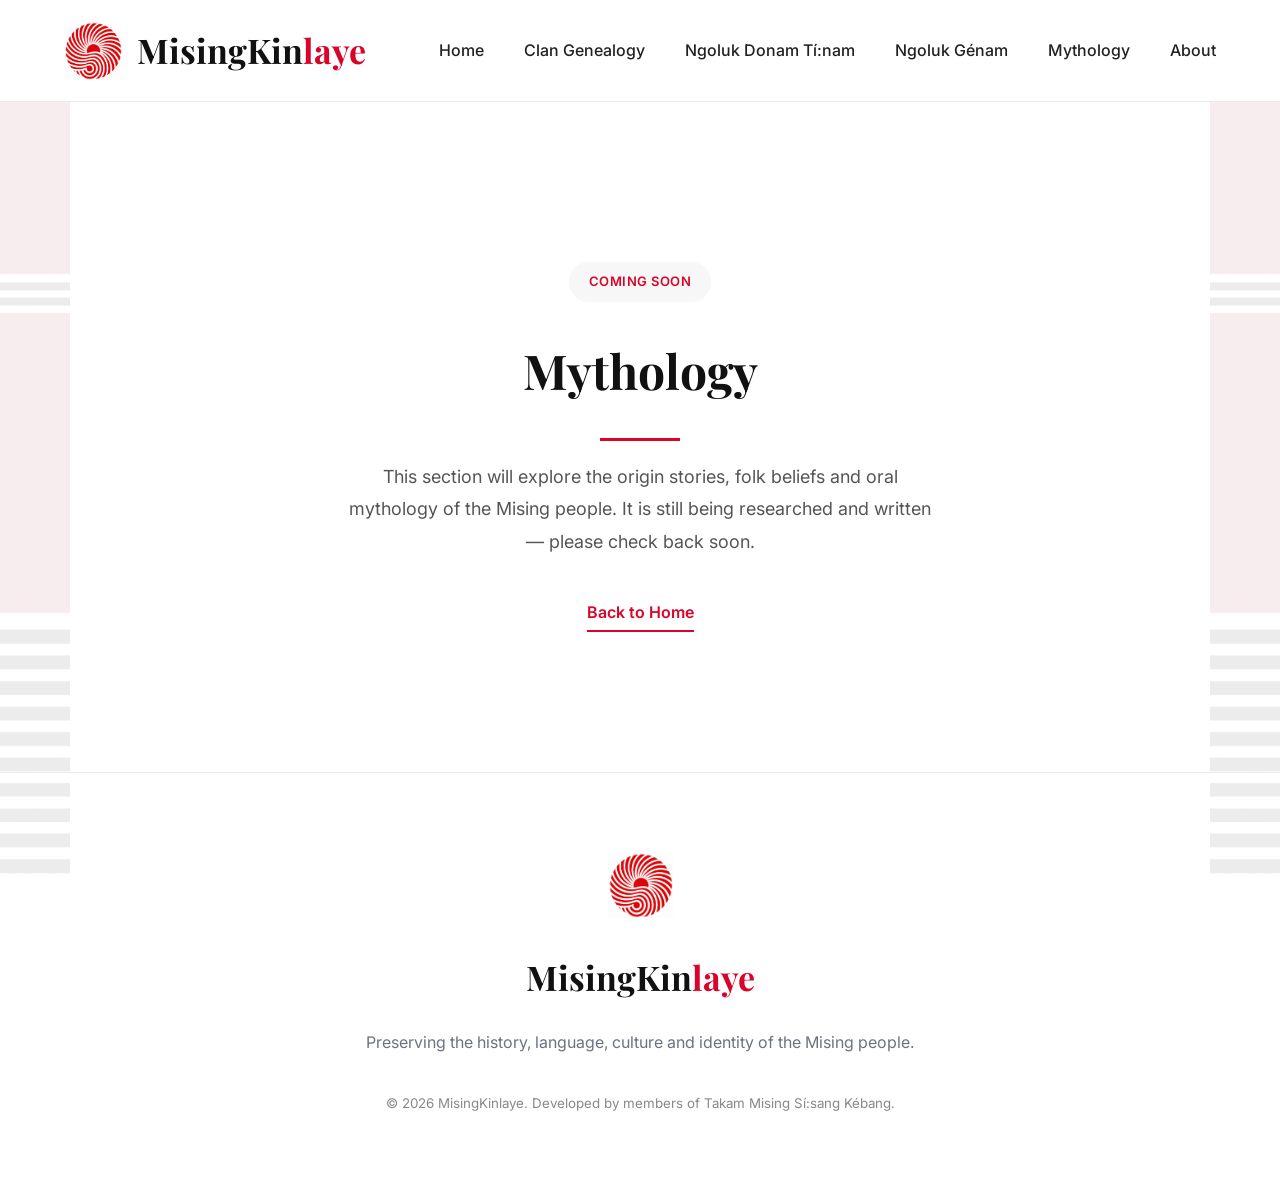
==== pages/mythology.html @ 110d5473 "Remove leftover nested folders" ====
<!DOCTYPE html>
<html lang="en">

<head>

    <meta charset="UTF-8">
    <meta name="viewport" content="width=device-width, initial-scale=1.0">

    <title>Mythology | MisingKinlaye</title>

    <meta name="description" content="Mising mythology and origin stories, part of MisingKinlaye's digital archive of Mising history and culture.">

    <link rel="icon" href="/images/logo/logo.png">

    <!-- Google Fonts -->

    <link rel="preconnect" href="https://fonts.googleapis.com">
    <link rel="preconnect" href="https://fonts.gstatic.com" crossorigin>
    <link href="https://fonts.googleapis.com/css2?family=Inter:wght@300;400;500;600;700&family=Playfair+Display:wght@700&display=swap"
        rel="stylesheet">

    <!-- Website CSS -->

    <link rel="stylesheet" href="/css/variables.css">
    <link rel="stylesheet" href="/css/style.css">
    <link rel="stylesheet" href="/css/coming-soon.css">

</head>

<body>

<!-- ================= LEFT PATTERN ================= -->

<div class="left-pattern"></div>

<!-- ================= RIGHT PATTERN ================= -->

<div class="right-pattern"></div>

<!-- ================= HEADER ================= -->

<header>

<div class="container">

<a href="/" class="brand">

<img src="/images/logo/logo.png" alt="MisingKinlaye Logo">

<h1>

<span class="black">MisingKin</span><span class="red">laye</span>

</h1>

</a>

<nav id="site-nav">

<ul>

<li><a href="/">Home</a></li>

<li><a href="/pages/clan-genealogy.html">Clan Genealogy</a></li>

<li><a href="/pages/ngoluk-donam-tinam.html">Ngoluk Donam Tí:nam</a></li>

<li><a href="/pages/ngoluk-genam.html">Ngoluk Génam</a></li>

<li><a href="/pages/mythology.html">Mythology</a></li>

<li><a href="/pages/about-misingkinlaye.html">About</a></li>

</ul>

</nav>

<button type="button" class="nav-toggle" aria-expanded="false" aria-controls="site-nav" aria-label="Open menu">
    <span></span><span></span><span></span>
</button>

</div>

</header>

<!-- ================= PLACEHOLDER CONTENT ================= -->

<section class="placeholder-page">

<div class="container">

<span class="tag">Coming Soon</span>

<h1>Mythology</h1>

<p>
This section will explore the origin stories, folk beliefs and oral mythology of the Mising people. It is still being researched and written — please check back soon.
</p>

<a href="/" class="back-link">Back to Home</a>

</div>

</section>

<!-- ================= FOOTER ================= -->

<footer>

<div class="container">

<img src="/images/logo/logo.png" alt="logo">

<h3>

<span class="black">MisingKin</span><span class="red">laye</span>

</h3>

<p>

Preserving the history, language,
culture and identity of the Mising people.

</p>

<small>

© 2026 MisingKinlaye.
Developed by members of
Takam Mising Sí:sang Kébang.

</small>

</div>

</footer>

<script src="/js/menu.js"></script>
<script src="/js/script.js"></script>

</body>

</html>
---- css/variables.css ----
/* ==========================================
   MisingKinlaye — Design Tokens
   Shared across every page. Linked before
   style.css (and before any clan stylesheet)
   so the tokens are available everywhere.
========================================== */

:root{

    --red:#D90429;
    --black:#111111;
    --white:#FFFFFF;
    --grey:#6B7280;
    --light:#F7F7F7;

    --shadow:0 15px 40px rgba(0,0,0,.08);

}
---- css/style.css ----
/* ==========================================
   MisingKinlaye
   Minimal Museum Theme

   Design tokens (--red, --black, etc.) live
   in /css/variables.css, which every page
   links before this file.
========================================== */

*{

    margin:0;
    padding:0;
    box-sizing:border-box;

}

html{

    scroll-behavior:smooth;

}

body{

    font-family:'Inter',sans-serif;
    color:var(--black);
    background:var(--white);
    line-height:1.8;
    overflow-x:auto;

}

.container{

    width:min(1200px,90%);
    margin:auto;

}

/* ===============================
Pattern
=============================== */

.left-pattern,
.right-pattern{

    position:fixed;
    top:0;
    width:70px;
    height:100vh;

    background-image:url("../images/patterns/strip.png");
    background-size:cover;
    background-position:center;
    opacity:.08;

    z-index:-1;

}

.left-pattern{

    left:0;

}

.right-pattern{

    right:0;
    transform:scaleX(-1);

}

/* ===============================
Header
=============================== */

header{

    position:sticky;
    top:0;

    background:white;

    border-bottom:1px solid #ECECEC;

    z-index:999;

}

header .container{

    display:flex;

    justify-content:space-between;

    align-items:center;

    padding:20px 0;

}

.brand{

    display:flex;

    align-items:center;

    gap:15px;

    text-decoration:none;

}

.brand img{

    width:58px;

    animation:floatLogo 8s ease-in-out infinite;

}

.brand h1{

    font-size:34px;

    font-family:'Playfair Display',serif;

}

.black{

    color:var(--black);

}

.red{

    color:var(--red);

}

nav ul{

    display:flex;

    gap:40px;

    list-style:none;

}

nav a{

    text-decoration:none;

    color:#222;

    position:relative;

    font-weight:500;

}

nav a::after{

    content:"";

    position:absolute;

    left:0;
    bottom:-6px;

    width:0;

    height:2px;

    background:var(--red);

    transition:.35s;

}

nav a:hover::after{

    width:100%;

}

/* ===============================
Mobile Nav Toggle
=============================== */

.nav-toggle{

    display:none;

    flex-direction:column;
    justify-content:center;
    align-items:center;
    gap:5px;

    width:44px;
    height:44px;

    background:none;
    border:none;
    cursor:pointer;
    padding:0;

}

.nav-toggle span{

    display:block;
    width:26px;
    height:2px;
    background:var(--black);
    transition:.3s ease;

}

.nav-toggle.open span:nth-child(1){
    transform:translateY(7px) rotate(45deg);
}

.nav-toggle.open span:nth-child(2){
    opacity:0;
}

.nav-toggle.open span:nth-child(3){
    transform:translateY(-7px) rotate(-45deg);
}

/* ===============================
Hero
=============================== */

.hero{

    min-height:90vh;

    display:flex;

    align-items:center;

    justify-content:center;

    text-align:center;

    padding:120px 0;

}

.hero-logo{

    width:180px;

    margin-bottom:35px;

    animation:floatLogo 8s ease-in-out infinite;

}

.hero h2{

    font-size:58px;

    font-family:'Playfair Display';

    margin-bottom:25px;

}

.hero p{

    max-width:720px;

    margin:auto;

    color:var(--grey);

    font-size:19px;

}

.btn{

    display:inline-block;

    margin-top:45px;

    background:var(--red);

    color:white;

    text-decoration:none;

    padding:15px 40px;

    border-radius:100px;

    transition:.35s;

}

.btn:hover{

    transform:translateY(-4px);

    box-shadow:var(--shadow);

}

/* ===============================
Sections
=============================== */

section{

    padding:120px 0;

}

.section-title{

    margin-bottom:60px;

}

.section-title h2{

    font-size:42px;

    font-family:'Playfair Display';

}

.about-grid{

    display:grid;

    grid-template-columns:250px 1fr;

    gap:70px;

    align-items:center;

}

.about-logo{

    width:180px;

}

.about p{

    font-size:18px;

    color:#444;

}

/* ===============================
Initiative
=============================== */

.initiative{

    background:#111;

    color:white;

    text-align:center;

}

.initiative h2{

    color:#888;

    margin-bottom:15px;

}

.initiative h3{

    color:white;

    font-size:42px;

    margin-bottom:30px;

    font-family:'Playfair Display';

}

.initiative p{

    max-width:800px;

    margin:auto;

    color:#CCC;

}

/* ===============================
Cards
=============================== */

.cards .container{

    display:grid;

    grid-template-columns:repeat(auto-fit,minmax(280px,1fr));

    gap:35px;

}

.card{

    display:block;

    text-decoration:none;

    color:inherit;

    background:white;

    padding:40px;

    border:1px solid #ECECEC;

    border-radius:12px;

    transition:.35s;

}

.card:hover{

    transform:translateY(-8px);

    border-color:var(--red);

    box-shadow:var(--shadow);

}

.card h3{

    margin-bottom:15px;

    font-size:28px;

    font-family:'Playfair Display';

}

.card p{

    color:var(--grey);

}

/* ===============================
Quote
=============================== */

.quote{

    background:var(--light);

    text-align:center;

}

.quote h2{

    font-size:64px;

    font-family:'Playfair Display';

    line-height:1.3;

}

.quote span{

    color:var(--red);

}

/* ===============================
Footer
=============================== */

footer{

    padding:80px 0;

    text-align:center;

    border-top:1px solid #ECECEC;

}

footer img{

    width:65px;

    margin-bottom:20px;

}

footer h3{

    font-size:34px;

    margin-bottom:20px;

    font-family:'Playfair Display';

}

footer p{

    color:var(--grey);

}

footer small{

    display:block;

    margin-top:35px;

    color:#888;

}

/* ===============================
Animations
=============================== */

@keyframes floatLogo{

    0%{

        transform:translateY(0);

    }

    50%{

        transform:translateY(-8px);

    }

    100%{

        transform:translateY(0);

    }

}

/* ===============================
Responsive
=============================== */

@media(max-width:950px){

.nav-toggle{

display:flex;

}

nav{

position:absolute;
top:100%;
right:0;
left:0;

background:white;
border-bottom:1px solid #ECECEC;
box-shadow:0 20px 40px rgba(0,0,0,.08);

max-height:0;
overflow:hidden;

transition:max-height .35s ease;

}

nav.open{

max-height:70vh;
overflow-y:auto;

}

nav ul{

flex-direction:column;
gap:0;
padding:10px 24px 24px;

}

nav li{

border-bottom:1px solid #F2F2F2;

}

nav a{

display:block;
padding:16px 4px;

}

.hero h2{

font-size:42px;

}

.cards .container{

grid-template-columns:1fr;

}

.about-grid{

grid-template-columns:1fr;

text-align:center;

}

.left-pattern,
.right-pattern{

display:none;

}

}

/* ==========================================
JavaScript Animations
========================================== */

.hidden{

    opacity:0;
    transform:translateY(50px);
    transition:1s ease;

}

.show{

    opacity:1;
    transform:translateY(0);

}

header.scrolled{

    box-shadow:0 10px 30px rgba(0,0,0,.08);

}

nav a.active{

    color:var(--red);

}

.btn{

    position:relative;
    overflow:hidden;

}

.ripple{

    position:absolute;

    border-radius:50%;

    background:rgba(255,255,255,.35);

    transform:scale(0);

    animation:ripple .6s linear;

}

@keyframes ripple{

    to{

        transform:scale(4);

        opacity:0;

    }

}

/* ==========================================
Theme Toggle
========================================== */

.theme-toggle{

    position:relative;

    width:78px;

    height:40px;

    background:#ECECEC;

    border:none;

    border-radius:999px;

    cursor:pointer;

    display:flex;

    justify-content:space-between;

    align-items:center;

    padding:0 10px;

    transition:.4s;

    overflow:hidden;

}

.theme-toggle span{

    font-size:16px;

    z-index:2;

}

.sun{

    color:#F5A623;

}

.moon{

    color:#555;

}

.toggle-circle{

    position:absolute;

    left:4px;

    width:32px;

    height:32px;

    background:white;

    border-radius:50%;

    box-shadow:0 4px 12px rgba(0,0,0,.15);

    transition:.4s cubic-bezier(.4,0,.2,1);

}

/* Hover */

.theme-toggle:hover{

    transform:scale(1.05);

}
/* ==========================================
   Subtle Museum Page Animations
========================================== */


/* Hero gentle entrance */

.hero-content{

    animation:heroAppear 1s ease forwards;

}


@keyframes heroAppear{

    from{

        opacity:0;

        transform:translateY(20px);

    }

    to{

        opacity:1;

        transform:translateY(0);

    }

}





/* Section titles reveal */

.section-title,
.initiative h2,
.initiative h3,
.quote h2{

    animation:softFade 1s ease forwards;

}



@keyframes softFade{

    from{

        opacity:0;

        transform:translateY(15px);

    }


    to{

        opacity:1;

        transform:translateY(0);

    }

}





/* Cards elegant hover */

.card{

    transition:

    transform .35s ease,

    box-shadow .35s ease,

    border-color .35s ease;

}


.card:hover{

    transform:translateY(-6px);

}





/* Footer subtle appearance */

footer{

    animation:footerFade 1.2s ease forwards;

}


@keyframes footerFade{

    from{

        opacity:0;

    }


    to{

        opacity:1;

    }

}
---- css/coming-soon.css ----
/* ==========================================
   MisingKinlaye — Placeholder Page
   Shared by any page whose content isn't
   written yet, so visiting it is a normal
   styled page instead of a blank file.
========================================== */

.placeholder-page{

    padding:160px 0 140px;
    text-align:center;

}

.placeholder-page h1{

    font-family:'Playfair Display',serif;
    font-size:48px;
    margin-bottom:20px;

}

.placeholder-page h1::after{

    content:"";
    display:block;
    width:80px;
    height:3px;
    background:var(--red);
    margin:25px auto 0;

}

.placeholder-page p{

    max-width:600px;
    margin:0 auto;
    font-family:'Inter',sans-serif;
    font-size:18px;
    line-height:1.8;
    color:#555;

}

.placeholder-page .tag{

    display:inline-block;
    margin-bottom:25px;
    padding:8px 20px;
    border-radius:50px;
    background:var(--light);
    color:var(--red);
    font-family:'Inter',sans-serif;
    font-weight:600;
    font-size:13px;
    letter-spacing:.5px;
    text-transform:uppercase;

}

.placeholder-page .back-link{

    display:inline-block;
    margin-top:40px;
    font-family:'Inter',sans-serif;
    font-weight:600;
    color:var(--red);
    text-decoration:none;
    border-bottom:2px solid var(--red);
    padding-bottom:3px;

}

@media(max-width:600px){

    .placeholder-page{

        padding:120px 0 100px;

    }

    .placeholder-page h1{

        font-size:36px;

    }

}
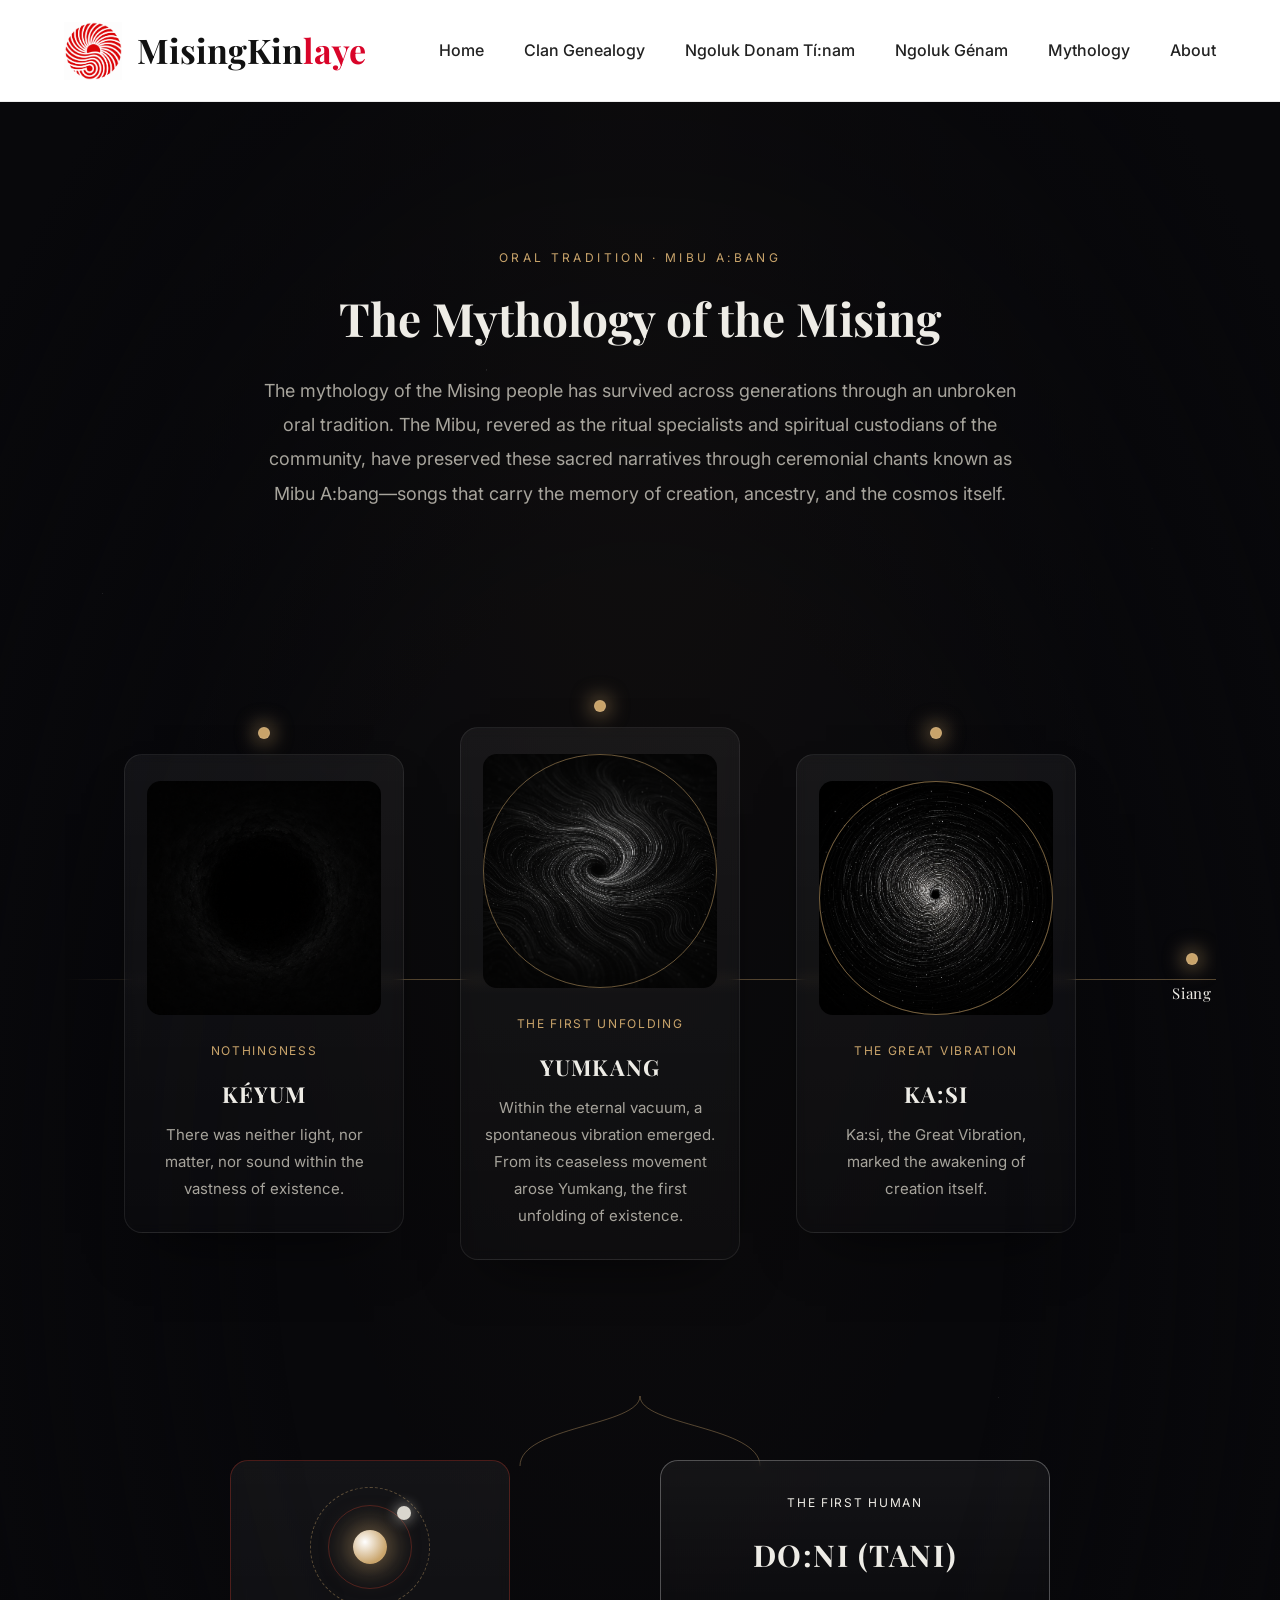
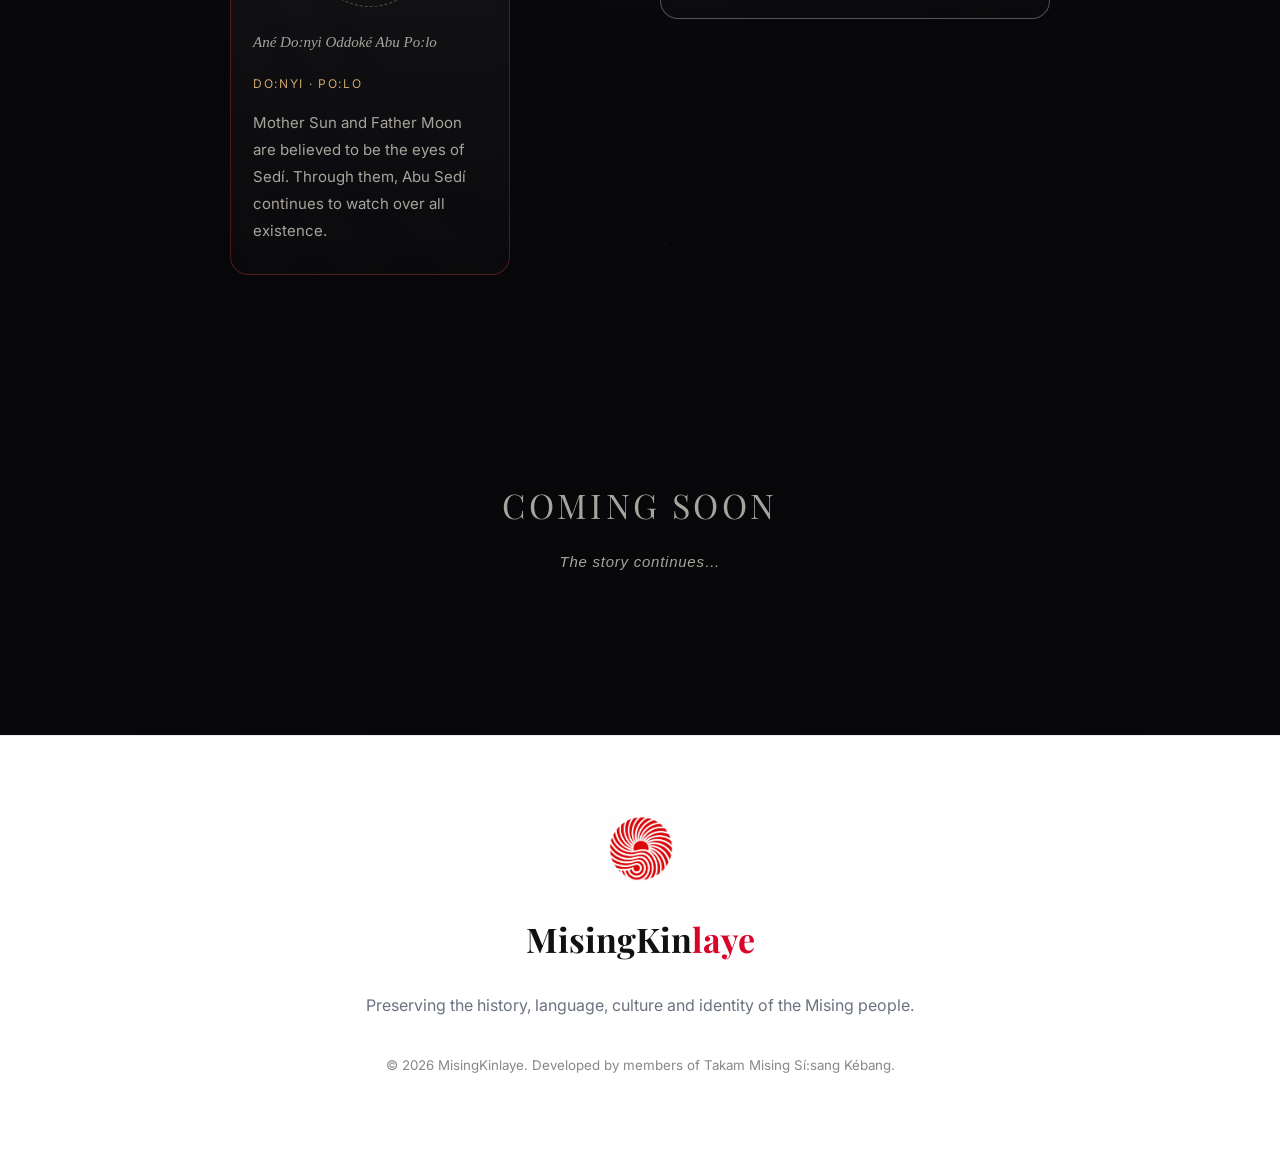
==== commit ee28e3e8: "h" ====
--- a/pages/mythology.html
+++ b/pages/mythology.html
@@ -23,7 +23,7 @@
 
     <link rel="stylesheet" href="/css/variables.css">
     <link rel="stylesheet" href="/css/style.css">
-    <link rel="stylesheet" href="/css/coming-soon.css">
+    <link rel="stylesheet" href="/css/mythology.css">
 
 </head>
 
@@ -83,21 +83,271 @@
 
 </header>
 
-<!-- ================= PLACEHOLDER CONTENT ================= -->
-
-<section class="placeholder-page">
+<!-- ================= MYTHOLOGY ================= -->
+
+<section id="mythology" class="myth-section" aria-labelledby="myth-heading">
+
+<div class="myth-sky" aria-hidden="true"></div>
 
 <div class="container">
 
-<span class="tag">Coming Soon</span>
-
-<h1>Mythology</h1>
-
-<p>
-This section will explore the origin stories, folk beliefs and oral mythology of the Mising people. It is still being researched and written — please check back soon.
-</p>
-
-<a href="/" class="back-link">Back to Home</a>
+    <!-- Intro -->
+
+    <div class="myth-intro myth-reveal">
+
+        <span class="myth-eyebrow">Oral Tradition · Mibu A:bang</span>
+
+        <h2 id="myth-heading">The Mythology of the Mising</h2>
+
+        <p>
+            The mythology of the Mising people has survived across generations through an unbroken oral tradition.
+            The Mibu, revered as the ritual specialists and spiritual custodians of the community, have preserved
+            these sacred narratives through ceremonial chants known as Mibu A:bang—songs that carry the memory
+            of creation, ancestry, and the cosmos itself.
+        </p>
+
+    </div>
+
+    <!-- Timeline -->
+
+    <div class="myth-timeline-wrap">
+
+        <div class="myth-timeline" id="mythTimeline">
+
+            <div class="myth-thread-line" aria-hidden="true"></div>
+
+            <!-- Kéyum -->
+
+            <article class="myth-node myth-node--feature" data-node="keyum">
+
+                <span class="myth-dot" aria-hidden="true"></span>
+
+                <div class="myth-card">
+
+                    <div class="myth-figure myth-figure--keyum">
+                        <img src="/images/mythology/keyum.png" alt="A field of pure darkness, representing Kéyum, the primordial nothingness" loading="lazy" decoding="async">
+                    </div>
+
+                    <span class="myth-tag">Nothingness</span>
+
+                    <h3>Kéyum</h3>
+
+                    <p>There was neither light, nor matter, nor sound within the vastness of existence.</p>
+
+                </div>
+
+            </article>
+
+            <!-- Yumkang -->
+
+            <article class="myth-node myth-node--feature" data-node="yumkang">
+
+                <span class="myth-dot" aria-hidden="true"></span>
+
+                <div class="myth-card">
+
+                    <div class="myth-figure myth-figure--yumkang">
+                        <img src="/images/mythology/yumkang.png" alt="A swirling first movement emerging from the void, representing Yumkang" loading="lazy" decoding="async">
+                    </div>
+
+                    <span class="myth-tag">The First Unfolding</span>
+
+                    <h3>Yumkang</h3>
+
+                    <p>Within the eternal vacuum, a spontaneous vibration emerged. From its ceaseless movement arose Yumkang, the first unfolding of existence.</p>
+
+                </div>
+
+            </article>
+
+            <!-- Ka:si -->
+
+            <article class="myth-node myth-node--feature" data-node="kasi">
+
+                <span class="myth-dot" aria-hidden="true"></span>
+
+                <div class="myth-card">
+
+                    <div class="myth-figure myth-figure--kasi">
+                        <img src="/images/mythology/kasi.png" alt="A great spiralling vibration, representing Ka:si" loading="lazy" decoding="async">
+                    </div>
+
+                    <span class="myth-tag">The Great Vibration</span>
+
+                    <h3>Ka:si</h3>
+
+                    <p>Ka:si, the Great Vibration, marked the awakening of creation itself.</p>
+
+                </div>
+
+            </article>
+
+            <!-- Simple nodes -->
+
+            <article class="myth-node" data-node="siang">
+                <span class="myth-dot" aria-hidden="true"></span>
+                <span class="myth-node-name">Siang</span>
+            </article>
+
+            <article class="myth-node" data-node="abo">
+                <span class="myth-dot" aria-hidden="true"></span>
+                <span class="myth-node-name">A:bo</span>
+            </article>
+
+            <article class="myth-node" data-node="bomuk">
+                <span class="myth-dot" aria-hidden="true"></span>
+                <span class="myth-node-name">Bomuk</span>
+            </article>
+
+            <!-- Mukseng -->
+
+            <article class="myth-node myth-node--feature" data-node="mukseng">
+
+                <span class="myth-dot" aria-hidden="true"></span>
+
+                <div class="myth-card">
+
+                    <div class="myth-figure myth-figure--mukseng">
+                        <img src="/images/mythology/mukseng.png" alt="A flickering celestial presence at the centre of turning starlight, representing Mukseng" loading="lazy" decoding="async">
+                    </div>
+
+                    <span class="myth-tag">The Celestial Presence</span>
+
+                    <h3>Mukseng</h3>
+
+                    <p>Within the heart of the Great Vibration, a minute celestial presence emerged—appearing simultaneously in both seen and unseen forms.</p>
+
+                </div>
+
+            </article>
+
+            <!-- Sedí (highlighted) -->
+
+            <article class="myth-node myth-node--feature myth-highlight" data-node="sedi">
+
+                <span class="myth-dot" aria-hidden="true"></span>
+
+                <div class="myth-card">
+
+                    <div class="myth-sedi-pair">
+                        <span>Sedí</span>
+                        <span class="myth-sedi-line" aria-hidden="true"></span>
+                        <span>Melo</span>
+                    </div>
+
+                    <span class="myth-tag">Abu Sedí, the Creator</span>
+
+                    <p>From the sacred union of Sedí and Melo emerged the foundations of existence itself. Abu Sedí, the Creator, transcends all creation and therefore requires no sacrifice.</p>
+
+                </div>
+
+            </article>
+
+            <article class="myth-node" data-node="diling">
+                <span class="myth-dot" aria-hidden="true"></span>
+                <span class="myth-node-name">Dílíng</span>
+            </article>
+
+            <article class="myth-node" data-node="litung">
+                <span class="myth-dot" aria-hidden="true"></span>
+                <span class="myth-node-name">Lí:tung</span>
+            </article>
+
+            <article class="myth-node" data-node="tuye">
+                <span class="myth-dot" aria-hidden="true"></span>
+                <span class="myth-node-name">Tuyé</span>
+            </article>
+
+            <article class="myth-node" data-node="yepe">
+                <span class="myth-dot" aria-hidden="true"></span>
+                <span class="myth-node-name">Yépé</span>
+            </article>
+
+            <!-- Pédong -->
+
+            <article class="myth-node myth-node--feature myth-node--pedong" data-node="pedong">
+
+                <span class="myth-dot" aria-hidden="true"></span>
+
+                <div class="myth-card">
+
+                    <div class="myth-rain">
+                        <div class="myth-mist" aria-hidden="true"></div>
+                    </div>
+
+                    <span class="myth-tag">The Great Mother</span>
+
+                    <h3>Pédong</h3>
+
+                    <p>Pédong, the Great Mother, whose name signifies "Rain," became the source of countless living beings and spirits—both benevolent and malevolent.</p>
+
+                </div>
+
+            </article>
+
+        </div>
+
+    </div>
+
+    <!-- Fork after Pédong -->
+
+    <svg class="myth-fork" viewBox="0 0 420 70" preserveAspectRatio="none" aria-hidden="true">
+        <path d="M210,0 C210,30 90,30 90,70"></path>
+        <path d="M210,0 C210,30 330,30 330,70"></path>
+    </svg>
+
+    <div class="myth-branches">
+
+        <!-- Do:nyi - Po:lo -->
+
+        <article class="myth-branch myth-node--feature myth-highlight myth-reveal" data-node="donyipolo">
+
+            <div class="myth-card">
+
+                <div class="myth-celestial" aria-hidden="true">
+                    <span class="ring"></span>
+                    <span class="ring ring--inner"></span>
+                    <span class="sun"></span>
+                    <span class="moon"></span>
+                </div>
+
+                <p class="myth-mising-line">Ané Do:nyi Oddoké Abu Po:lo</p>
+
+                <span class="myth-tag">Do:nyi · Po:lo</span>
+
+                <p>Mother Sun and Father Moon are believed to be the eyes of Sedí. Through them, Abu Sedí continues to watch over all existence.</p>
+
+            </div>
+
+        </article>
+
+        <!-- Do:ni (Tani) -->
+
+        <article class="myth-branch myth-arrival myth-highlight myth-reveal" data-node="doni">
+
+            <div class="myth-card">
+
+                <span class="myth-tag">The First Human</span>
+
+                <h3>Do:ni (Tani)</h3>
+
+            </div>
+
+        </article>
+
+    </div>
+
+    <!-- Ending -->
+
+    <div class="myth-ending myth-reveal">
+
+        <div class="myth-particles" aria-hidden="true"></div>
+
+        <p class="myth-ending-title">Coming Soon</p>
+
+        <p class="myth-ending-sub">The story continues…</p>
+
+    </div>
 
 </div>
 
@@ -138,6 +388,7 @@
 
 <script src="/js/menu.js"></script>
 <script src="/js/script.js"></script>
+<script src="/js/mythology.js"></script>
 
 </body>
 
--- a/css/mythology.css
+++ b/css/mythology.css
@@ -0,0 +1,1003 @@
+/* ==========================================
+   MisingKinlaye — Mythology
+   Page-specific styles. Linked after style.css
+   so it can use --red / --black / --white / --grey
+   / --light / --shadow from variables.css, and
+   layer its own tokens on top for this section
+   only.
+========================================== */
+
+.myth-section{
+
+    --myth-void:#08080b;
+    --myth-panel:#111114;
+    --myth-panel-line:rgba(255,255,255,.08);
+    --myth-gold:#c9a46b;
+    --myth-text:#eeece6;
+    --myth-text-dim:#a7a49c;
+    --myth-thread:rgba(201,164,107,.4);
+
+    position:relative;
+
+    background:var(--myth-void);
+    color:var(--myth-text);
+
+    padding:140px 0 160px;
+    overflow:hidden;
+
+}
+
+.myth-section .container{
+
+    position:relative;
+    z-index:2;
+
+}
+
+/* Ambient starlight, sits behind everything in the section */
+
+.myth-sky{
+
+    position:absolute;
+    inset:0;
+    z-index:0;
+
+    background:
+        radial-gradient(1px 1px at 8% 22%, rgba(255,255,255,.5) 0, transparent 60%),
+        radial-gradient(1px 1px at 22% 68%, rgba(255,255,255,.35) 0, transparent 60%),
+        radial-gradient(1.5px 1.5px at 38% 12%, rgba(255,255,255,.4) 0, transparent 60%),
+        radial-gradient(1px 1px at 52% 78%, rgba(255,255,255,.3) 0, transparent 60%),
+        radial-gradient(1.5px 1.5px at 66% 35%, rgba(255,255,255,.45) 0, transparent 60%),
+        radial-gradient(1px 1px at 78% 58%, rgba(255,255,255,.3) 0, transparent 60%),
+        radial-gradient(1px 1px at 90% 20%, rgba(255,255,255,.4) 0, transparent 60%),
+        radial-gradient(1.5px 1.5px at 95% 82%, rgba(255,255,255,.3) 0, transparent 60%),
+        radial-gradient(ellipse at 50% 0%, rgba(201,164,107,.06), transparent 55%);
+
+    opacity:.8;
+
+}
+
+.myth-sky::after{
+
+    content:"";
+    position:absolute;
+    inset:0;
+
+    background:radial-gradient(ellipse at 50% 50%, transparent 40%, var(--myth-void) 92%);
+
+}
+
+/* ===============================
+   Intro
+=============================== */
+
+.myth-intro{
+
+    max-width:760px;
+    margin:0 auto 150px;
+    text-align:center;
+
+}
+
+.myth-eyebrow{
+
+    display:inline-block;
+    font-size:12px;
+    letter-spacing:.28em;
+    text-transform:uppercase;
+    color:var(--myth-gold);
+    margin-bottom:22px;
+
+}
+
+.myth-intro h2{
+
+    font-family:'Playfair Display',serif;
+    font-size:46px;
+    line-height:1.2;
+    color:var(--myth-text);
+    margin-bottom:28px;
+
+}
+
+.myth-intro p{
+
+    font-size:18px;
+    line-height:1.9;
+    color:var(--myth-text-dim);
+
+}
+
+/* Shared scroll-reveal (paired with mythology.js) */
+
+.myth-reveal{
+
+    opacity:0;
+    transform:translateY(28px);
+    transition:opacity 1s ease, transform 1s ease;
+
+}
+
+.myth-reveal.myth-show{
+
+    opacity:1;
+    transform:translateY(0);
+
+}
+
+/* ===============================
+   Timeline — horizontal filmstrip
+   on desktop, vertical stack below
+   the breakpoint
+=============================== */
+
+.myth-timeline-wrap{
+
+    position:relative;
+    margin-bottom:70px;
+
+    padding-bottom:26px;
+
+    overflow-x:auto;
+    overflow-y:hidden;
+
+    scrollbar-width:thin;
+    scrollbar-color:var(--myth-thread) transparent;
+
+    -webkit-overflow-scrolling:touch;
+
+}
+
+.myth-timeline-wrap::-webkit-scrollbar{
+
+    height:5px;
+
+}
+
+.myth-timeline-wrap::-webkit-scrollbar-thumb{
+
+    background:var(--myth-thread);
+    border-radius:99px;
+
+}
+
+.myth-timeline{
+
+    position:relative;
+
+    display:inline-flex;
+    align-items:center;
+
+    gap:56px;
+
+    padding:40px 60px;
+
+    min-width:100%;
+
+}
+
+/* the connecting thread running through every node */
+
+.myth-thread-line{
+
+    position:absolute;
+    left:0;
+    right:0;
+    top:50%;
+
+    height:1px;
+
+    background:linear-gradient(90deg,
+        transparent 0%,
+        var(--myth-thread) 6%,
+        var(--myth-thread) 94%,
+        transparent 100%);
+
+    transform:translateY(-1px);
+
+    z-index:0;
+
+}
+
+.myth-node{
+
+    position:relative;
+    z-index:1;
+
+    flex:0 0 auto;
+
+    display:flex;
+    flex-direction:column;
+    align-items:center;
+    text-align:center;
+
+    width:120px;
+
+}
+
+.myth-dot{
+
+    width:10px;
+    height:10px;
+    border-radius:50%;
+
+    background:#2a2a30;
+    border:1px solid var(--myth-panel-line);
+
+    margin-bottom:16px;
+
+    transition:background .6s ease, box-shadow .6s ease, transform .6s ease;
+
+}
+
+.myth-node.myth-lit .myth-dot{
+
+    background:var(--myth-gold);
+    box-shadow:0 0 16px 3px rgba(201,164,107,.55);
+    transform:scale(1.2);
+
+}
+
+.myth-node-name{
+
+    font-family:'Playfair Display',serif;
+    font-size:15px;
+    letter-spacing:.06em;
+    color:var(--myth-text-dim);
+
+    transition:color .6s ease;
+
+}
+
+.myth-node.myth-lit .myth-node-name{
+
+    color:var(--myth-text);
+
+}
+
+/* ===============================
+   Feature nodes (Kéyum, Yumkang,
+   Ka:si, Mukseng, Sedí, Pédong)
+=============================== */
+
+.myth-node--feature{
+
+    width:280px;
+
+}
+
+.myth-card{
+
+    width:100%;
+
+    background:linear-gradient(180deg, rgba(255,255,255,.05), rgba(255,255,255,.015));
+    border:1px solid var(--myth-panel-line);
+    border-radius:18px;
+
+    padding:26px 22px 30px;
+
+    backdrop-filter:blur(6px);
+    -webkit-backdrop-filter:blur(6px);
+
+    box-shadow:0 30px 60px -30px rgba(0,0,0,.7);
+
+    transition:transform .5s ease, border-color .5s ease, box-shadow .5s ease;
+
+}
+
+.myth-card:hover{
+
+    transform:translateY(-6px);
+    border-color:rgba(201,164,107,.4);
+
+}
+
+.myth-figure{
+
+    position:relative;
+
+    width:100%;
+    aspect-ratio:1/1;
+
+    border-radius:14px;
+    overflow:hidden;
+
+    margin-bottom:20px;
+
+    background:#000;
+
+}
+
+.myth-figure img{
+
+    width:100%;
+    height:100%;
+    object-fit:cover;
+
+    display:block;
+
+}
+
+.myth-card h3{
+
+    font-family:'Playfair Display',serif;
+    font-size:22px;
+    letter-spacing:.05em;
+    text-transform:uppercase;
+
+    margin-bottom:6px;
+
+}
+
+.myth-card .myth-tag{
+
+    display:inline-block;
+
+    font-size:12px;
+    letter-spacing:.14em;
+    text-transform:uppercase;
+
+    color:var(--myth-gold);
+
+    margin-bottom:14px;
+
+}
+
+.myth-card p{
+
+    font-size:15px;
+    line-height:1.8;
+    color:var(--myth-text-dim);
+
+}
+
+/* --- Kéyum: slow breathing void --- */
+
+.myth-figure--keyum img{
+
+    animation:mythBreathe 7s ease-in-out infinite;
+
+}
+
+@keyframes mythBreathe{
+
+    0%,100%{ opacity:.72; transform:scale(1); }
+    50%{ opacity:1; transform:scale(1.035); }
+
+}
+
+/* --- Yumkang: ripple / oscillation --- */
+
+.myth-figure--yumkang{
+
+    display:flex;
+    align-items:center;
+    justify-content:center;
+
+}
+
+.myth-figure--yumkang img{
+
+    animation:mythOscillate 6s ease-in-out infinite;
+
+}
+
+@keyframes mythOscillate{
+
+    0%,100%{ transform:scale(1) rotate(0deg); }
+    50%{ transform:scale(1.05) rotate(1.2deg); }
+
+}
+
+.myth-figure--yumkang::after{
+
+    content:"";
+    position:absolute;
+    inset:0;
+
+    border-radius:50%;
+    border:1px solid rgba(201,164,107,.5);
+
+    animation:mythRipple 3.2s ease-out infinite;
+
+}
+
+@keyframes mythRipple{
+
+    0%{ transform:scale(.7); opacity:.8; }
+    100%{ transform:scale(1.25); opacity:0; }
+
+}
+
+/* --- Ka:si: pulsing rings / expanding glow --- */
+
+.myth-figure--kasi img{
+
+    animation:mythGlowPulse 5s ease-in-out infinite;
+
+}
+
+@keyframes mythGlowPulse{
+
+    0%,100%{ filter:brightness(1) saturate(1); }
+    50%{ filter:brightness(1.25) saturate(1.15); }
+
+}
+
+.myth-figure--kasi::before,
+.myth-figure--kasi::after{
+
+    content:"";
+    position:absolute;
+    inset:0;
+
+    border-radius:50%;
+    border:1px solid rgba(201,164,107,.35);
+
+    animation:mythRing 4s ease-out infinite;
+
+}
+
+.myth-figure--kasi::after{
+
+    animation-delay:2s;
+
+}
+
+@keyframes mythRing{
+
+    0%{ transform:scale(.6); opacity:.9; }
+    100%{ transform:scale(1.35); opacity:0; }
+
+}
+
+/* --- Mukseng: flickering between seen / unseen --- */
+
+.myth-figure--mukseng img{
+
+    animation:mythFlicker 4.5s ease-in-out infinite;
+
+}
+
+@keyframes mythFlicker{
+
+    0%,100%{ opacity:1; }
+    38%{ opacity:1; }
+    45%{ opacity:.15; }
+    52%{ opacity:1; }
+    76%{ opacity:.4; }
+    82%{ opacity:1; }
+
+}
+
+/* ===============================
+   Highlighted nodes: red ambient
+   glow + soft pulse + scale
+=============================== */
+
+.myth-highlight{
+
+    position:relative;
+
+}
+
+.myth-highlight .myth-card{
+
+    border-color:rgba(192,57,43,.35);
+    box-shadow:0 0 0 rgba(192,57,43,0);
+
+    animation:mythHighlightPulse 3.6s ease-in-out infinite;
+
+}
+
+@keyframes mythHighlightPulse{
+
+    0%,100%{
+
+        box-shadow:0 30px 60px -30px rgba(0,0,0,.7), 0 0 0 rgba(192,57,43,0);
+        transform:scale(1);
+
+    }
+
+    50%{
+
+        box-shadow:0 30px 60px -30px rgba(0,0,0,.7), 0 0 34px 4px rgba(192,57,43,.28);
+        transform:scale(1.015);
+
+    }
+
+}
+
+.myth-highlight .myth-dot{
+
+    background:var(--red);
+    box-shadow:0 0 16px 3px rgba(192,57,43,.55);
+
+}
+
+/* ===============================
+   Sedí — side branch with Melo
+=============================== */
+
+.myth-sedi-pair{
+
+    display:flex;
+    align-items:center;
+    justify-content:center;
+    gap:14px;
+
+    margin-bottom:16px;
+
+}
+
+.myth-sedi-pair span{
+
+    font-family:'Playfair Display',serif;
+    font-size:17px;
+    letter-spacing:.08em;
+    text-transform:uppercase;
+
+}
+
+.myth-sedi-pair span:first-child{ color:var(--red); }
+.myth-sedi-pair span:last-child{ color:var(--myth-gold); }
+
+.myth-sedi-line{
+
+    position:relative;
+
+    width:44px;
+    height:1px;
+
+    background:linear-gradient(90deg, var(--red), var(--myth-gold));
+
+    overflow:visible;
+
+}
+
+.myth-sedi-line::before{
+
+    content:"";
+    position:absolute;
+    top:50%;
+    left:0;
+
+    width:5px;
+    height:5px;
+    border-radius:50%;
+
+    background:var(--myth-gold);
+
+    transform:translate(-50%,-50%);
+
+    animation:mythSediParticle 2.4s linear infinite;
+
+}
+
+@keyframes mythSediParticle{
+
+    0%{ left:0; opacity:0; }
+    15%{ opacity:1; }
+    85%{ opacity:1; }
+    100%{ left:100%; opacity:0; }
+
+}
+
+/* ===============================
+   Pédong — rain + mist
+=============================== */
+
+.myth-node--pedong{
+
+    width:300px;
+
+}
+
+.myth-rain{
+
+    position:relative;
+
+    width:100%;
+    height:150px;
+
+    border-radius:14px;
+    overflow:hidden;
+
+    margin-bottom:20px;
+
+    background:linear-gradient(180deg,#151519,#0b0b0e);
+
+}
+
+.myth-rain span{
+
+    position:absolute;
+    top:-20%;
+
+    width:1px;
+    height:22px;
+
+    background:linear-gradient(180deg, transparent, rgba(201,164,107,.55));
+
+    animation:mythFall linear infinite;
+
+}
+
+@keyframes mythFall{
+
+    to{ transform:translateY(180px); }
+
+}
+
+.myth-mist{
+
+    position:absolute;
+    inset:0;
+
+    background:radial-gradient(ellipse at 50% 100%, rgba(255,255,255,.08), transparent 70%);
+
+    animation:mythMistDrift 8s ease-in-out infinite;
+
+}
+
+@keyframes mythMistDrift{
+
+    0%,100%{ opacity:.5; transform:translateX(0); }
+    50%{ opacity:.9; transform:translateX(10px); }
+
+}
+
+/* ===============================
+   Fork after Pédong
+=============================== */
+
+.myth-fork{
+
+    display:block;
+    width:100%;
+    max-width:420px;
+    height:70px;
+
+    margin:0 auto -6px;
+
+}
+
+.myth-fork path{
+
+    fill:none;
+    stroke:var(--myth-thread);
+    stroke-width:1;
+
+}
+
+.myth-branches{
+
+    display:grid;
+    grid-template-columns:1fr 1fr;
+    gap:40px;
+
+    max-width:820px;
+    margin:0 auto;
+
+}
+
+/* ===============================
+   Do:nyi – Po:lo
+=============================== */
+
+.myth-celestial{
+
+    position:relative;
+
+    width:120px;
+    height:120px;
+
+    margin:0 auto 22px;
+
+}
+
+.myth-celestial .ring{
+
+    position:absolute;
+    inset:0;
+
+    border-radius:50%;
+    border:1px dashed rgba(201,164,107,.4);
+
+    animation:mythSpin 26s linear infinite;
+
+}
+
+.myth-celestial .ring--inner{
+
+    inset:18px;
+
+    border-style:solid;
+    border-color:rgba(192,57,43,.35);
+
+    animation-duration:16s;
+    animation-direction:reverse;
+
+}
+
+.myth-celestial .sun,
+.myth-celestial .moon{
+
+    position:absolute;
+    top:50%;
+    left:50%;
+
+    width:34px;
+    height:34px;
+    border-radius:50%;
+
+    transform:translate(-50%,-50%);
+
+}
+
+.myth-celestial .sun{
+
+    background:radial-gradient(circle at 35% 35%, #fff, var(--myth-gold) 70%);
+    box-shadow:0 0 26px 6px rgba(201,164,107,.5);
+
+    animation:mythSunPulse 5s ease-in-out infinite;
+
+}
+
+.myth-celestial .moon{
+
+    width:14px;
+    height:14px;
+
+    left:78%;
+    top:22%;
+
+    background:#d9d6ce;
+    box-shadow:0 0 12px 3px rgba(217,214,206,.4);
+
+    animation:mythOrbit 12s linear infinite;
+
+}
+
+@keyframes mythSpin{
+
+    to{ transform:rotate(360deg); }
+
+}
+
+@keyframes mythSunPulse{
+
+    0%,100%{ filter:brightness(1); }
+    50%{ filter:brightness(1.3); }
+
+}
+
+@keyframes mythOrbit{
+
+    from{ transform:rotate(0deg) translateX(50px) rotate(0deg); }
+    to{ transform:rotate(360deg) translateX(50px) rotate(-360deg); }
+
+}
+
+.myth-mising-line{
+
+    font-family:'Playfair Display',serif;
+    font-style:italic;
+    font-size:16px;
+
+    color:var(--myth-gold);
+
+    margin-bottom:12px;
+
+}
+
+/* ===============================
+   Do:ni (Tani) — arrival
+=============================== */
+
+.myth-arrival{
+
+    position:relative;
+
+    text-align:center;
+
+}
+
+.myth-arrival .myth-card{
+
+    border-color:rgba(255,255,255,.28);
+
+    animation:mythArrivalGlow 4.5s ease-in-out infinite, mythArrivalIn 1.4s ease both;
+
+}
+
+@keyframes mythArrivalIn{
+
+    from{ opacity:0; transform:translateY(24px) scale(.96); }
+    to{ opacity:1; transform:translateY(0) scale(1); }
+
+}
+
+@keyframes mythArrivalGlow{
+
+    0%,100%{
+
+        box-shadow:0 30px 60px -30px rgba(0,0,0,.7), 0 0 0 rgba(255,255,255,0);
+
+    }
+
+    50%{
+
+        box-shadow:0 30px 60px -30px rgba(0,0,0,.7), 0 0 44px 6px rgba(255,255,255,.22);
+
+    }
+
+}
+
+.myth-arrival h3{
+
+    font-size:30px;
+
+}
+
+.myth-arrival .myth-tag{
+
+    color:var(--myth-text);
+
+}
+
+/* ===============================
+   Ending
+=============================== */
+
+.myth-ending{
+
+    position:relative;
+
+    text-align:center;
+
+    margin-top:140px;
+
+    padding-top:60px;
+
+}
+
+.myth-ending-title{
+
+    font-family:'Playfair Display',serif;
+    font-size:34px;
+    letter-spacing:.1em;
+    text-transform:uppercase;
+
+    background:linear-gradient(100deg,
+        var(--myth-text-dim) 30%,
+        #fff 45%,
+        var(--myth-gold) 50%,
+        var(--myth-text-dim) 65%);
+
+    background-size:220% auto;
+
+    -webkit-background-clip:text;
+    background-clip:text;
+    color:transparent;
+
+    animation:mythShimmer 4.5s linear infinite;
+
+}
+
+@keyframes mythShimmer{
+
+    to{ background-position:-220% 0; }
+
+}
+
+.myth-ending-sub{
+
+    margin-top:12px;
+
+    font-size:15px;
+    letter-spacing:.05em;
+    color:var(--myth-text-dim);
+    font-style:italic;
+
+}
+
+.myth-particles{
+
+    position:absolute;
+    inset:-40px 0 0;
+
+    pointer-events:none;
+
+}
+
+.myth-particles span{
+
+    position:absolute;
+    bottom:0;
+
+    width:3px;
+    height:3px;
+    border-radius:50%;
+
+    background:var(--myth-gold);
+    opacity:0;
+
+    animation:mythFloat linear infinite;
+
+}
+
+@keyframes mythFloat{
+
+    0%{ opacity:0; transform:translateY(0); }
+    15%{ opacity:.8; }
+    100%{ opacity:0; transform:translateY(-160px); }
+
+}
+
+/* ===============================
+   Responsive
+=============================== */
+
+@media(max-width:950px){
+
+    .myth-section{ padding:100px 0 120px; }
+
+    .myth-intro h2{ font-size:34px; }
+
+    .myth-timeline{
+
+        display:flex;
+        flex-direction:column;
+
+        padding:10px 16px;
+        gap:44px;
+
+        min-width:0;
+
+    }
+
+    .myth-timeline-wrap{
+
+        overflow:visible;
+
+    }
+
+    .myth-thread-line{
+
+        left:50%;
+        top:0;
+        bottom:0;
+        right:auto;
+
+        width:1px;
+        height:auto;
+
+        background:linear-gradient(180deg,
+            transparent 0%,
+            var(--myth-thread) 6%,
+            var(--myth-thread) 94%,
+            transparent 100%);
+
+    }
+
+    .myth-node,
+    .myth-node--feature,
+    .myth-node--pedong{
+
+        width:100%;
+        max-width:320px;
+        margin:0 auto;
+
+    }
+
+    .myth-branches{
+
+        grid-template-columns:1fr;
+        max-width:340px;
+
+    }
+
+    .myth-fork{ display:none; }
+
+}
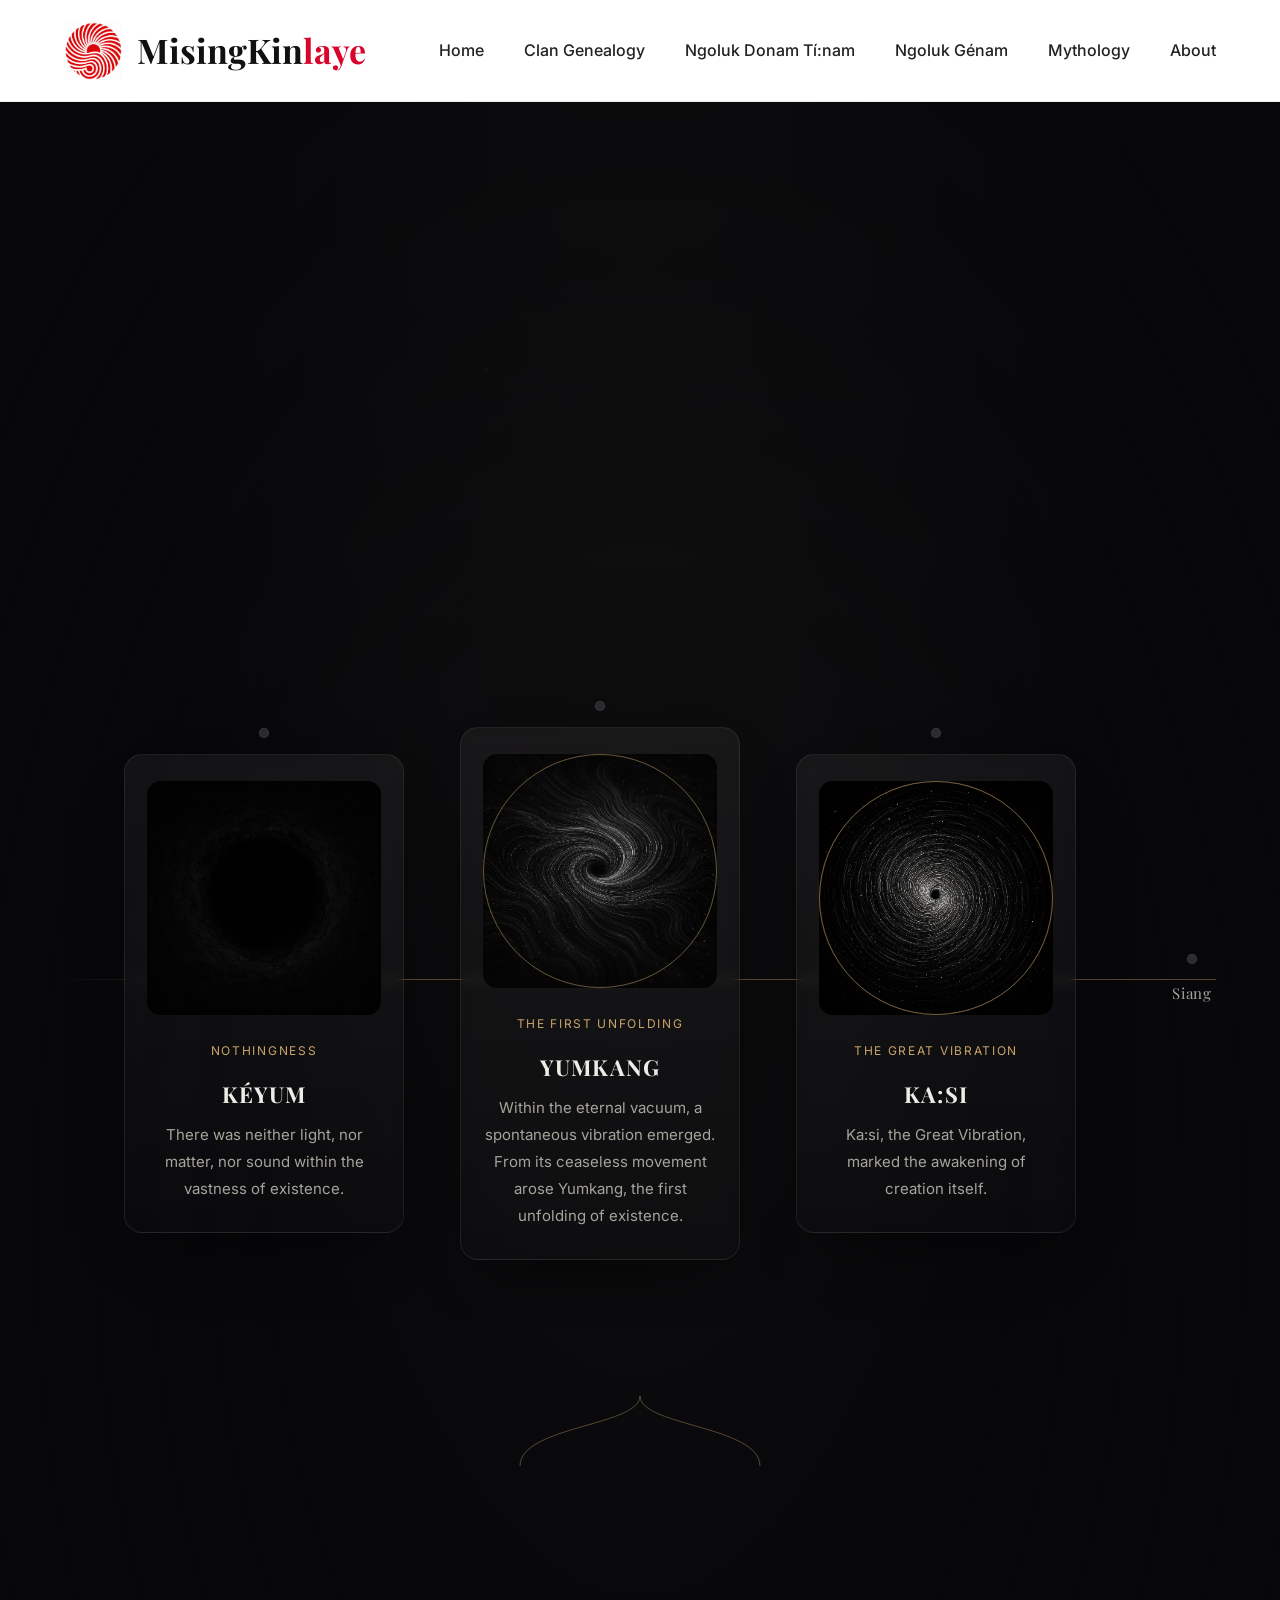
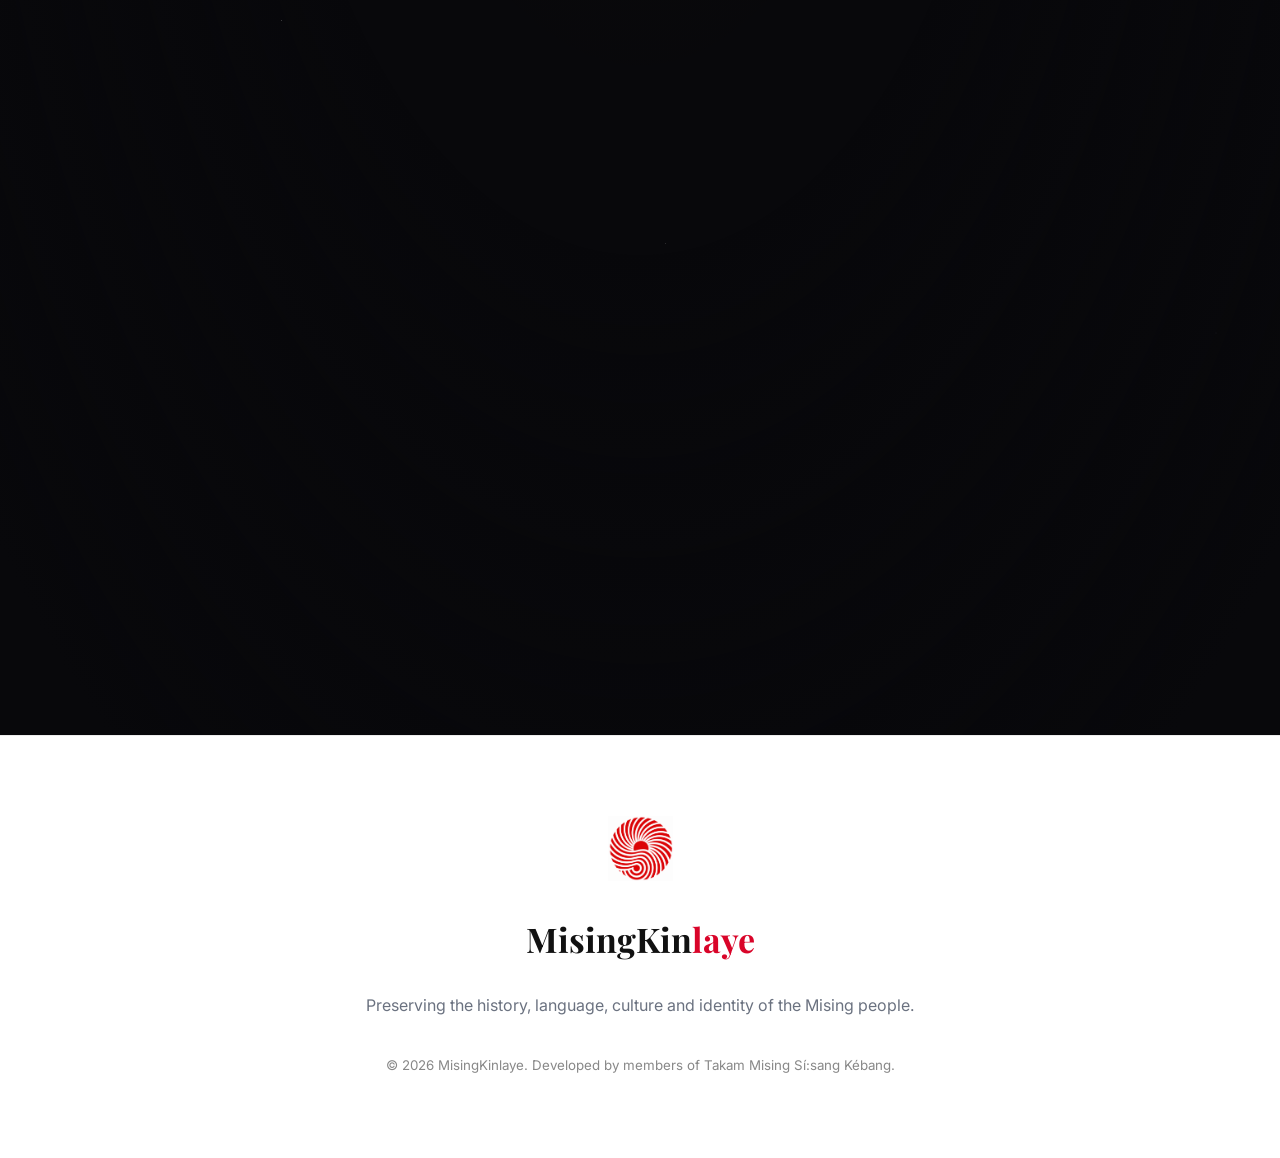
==== commit 0b851109: "Temporarily disable mythology.js" ====
--- a/pages/mythology.html
+++ b/pages/mythology.html
@@ -388,7 +388,7 @@
 
 <script src="/js/menu.js"></script>
 <script src="/js/script.js"></script>
-<script src="/js/mythology.js"></script>
+<!-- <script src="/js/mythology.js"></script> -->
 
 </body>
 
--- a/css/mythology.css
+++ b/css/mythology.css
@@ -1001,3 +1001,5 @@
     .myth-fork{ display:none; }
 
 }
+
+
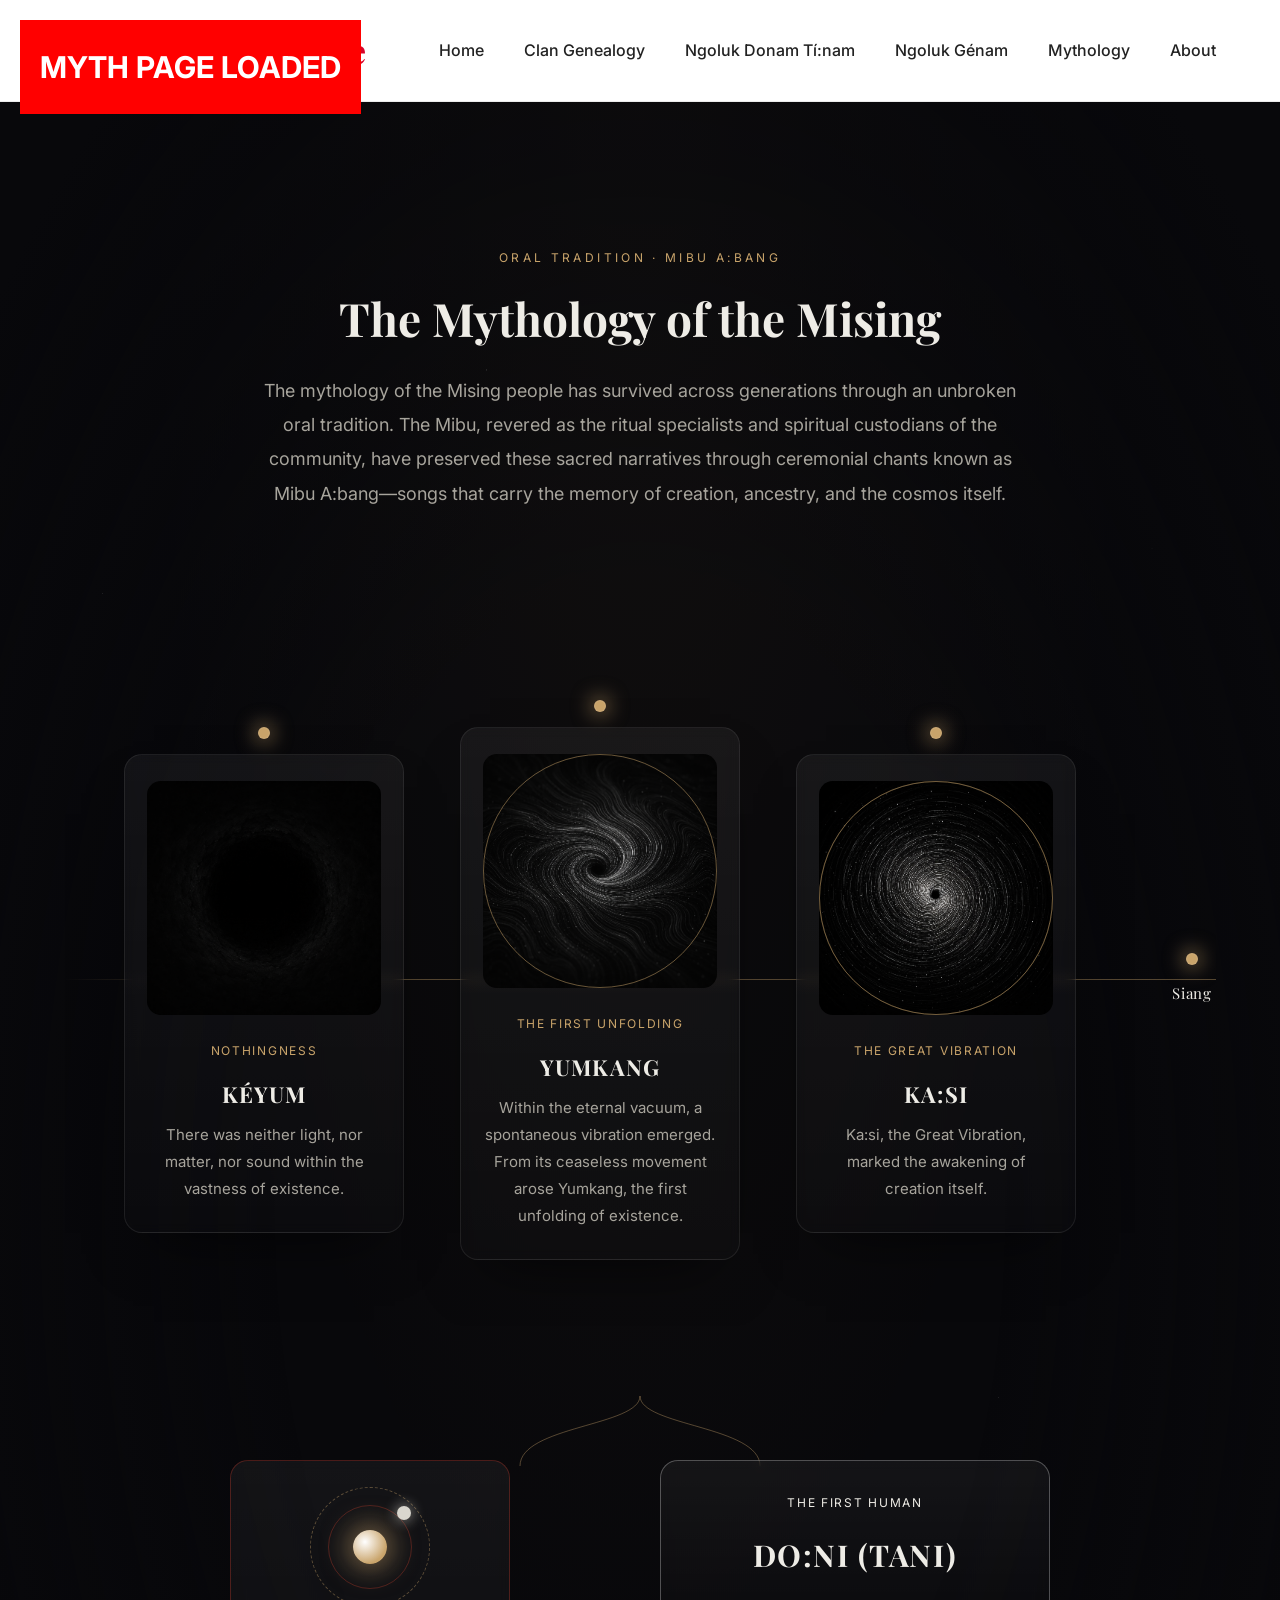
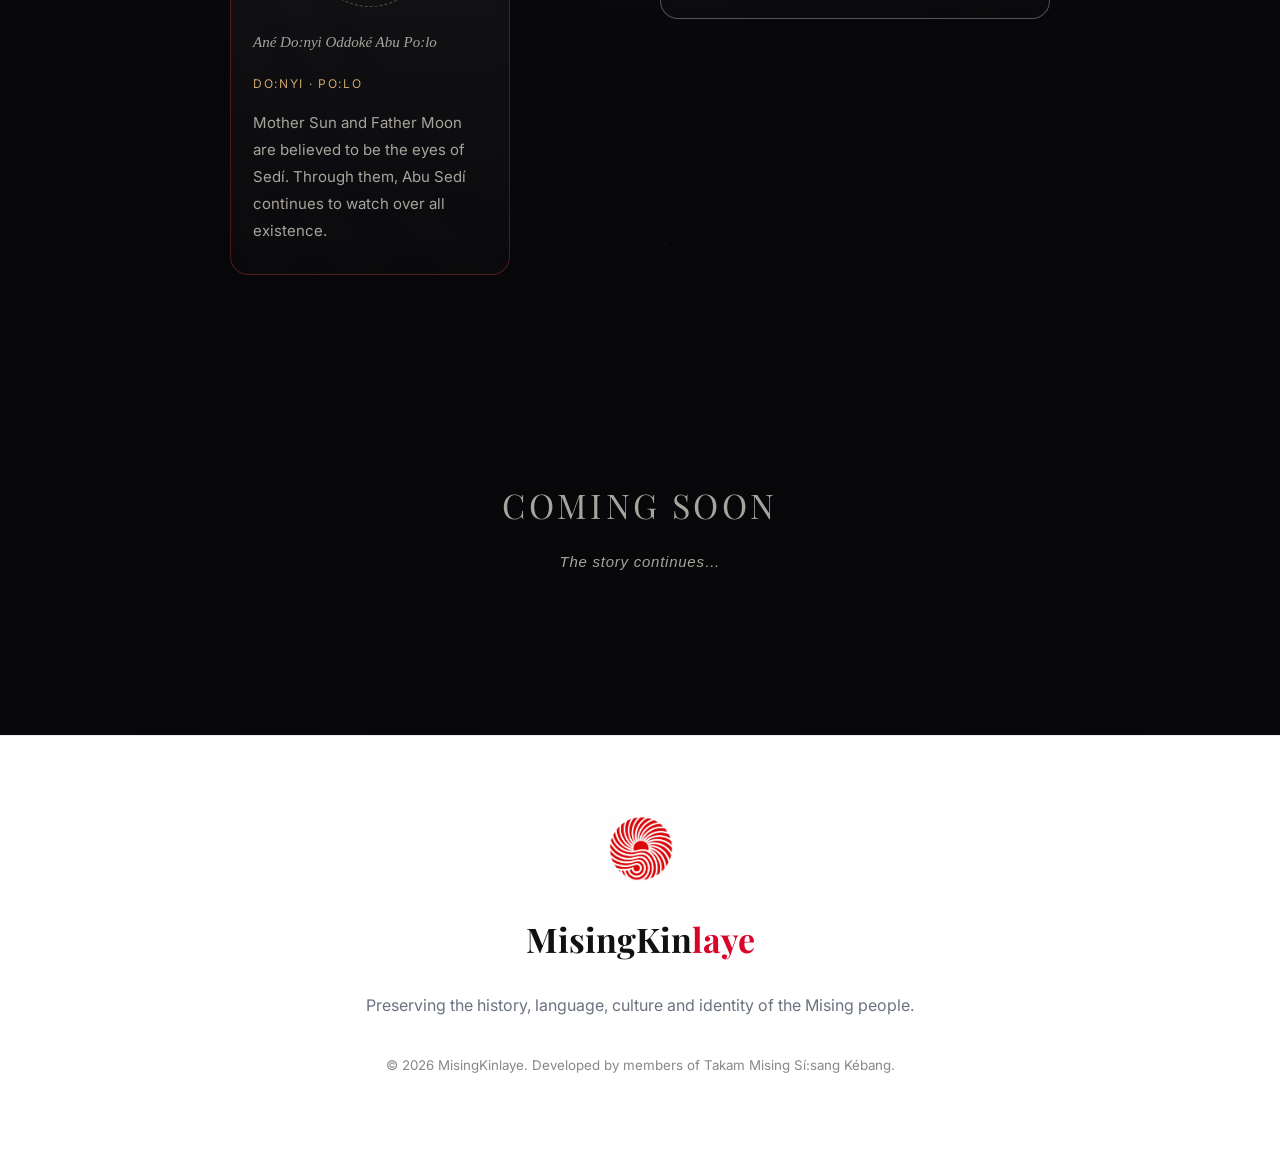
==== commit d738efb2: "ujhdwsd" ====
--- a/pages/mythology.html
+++ b/pages/mythology.html
@@ -28,6 +28,18 @@
 </head>
 
 <body>
+    <h1 style="
+    position:fixed;
+    top:20px;
+    left:20px;
+    z-index:999999;
+    background:red;
+    color:white;
+    padding:20px;
+    font-size:30px;
+    ">
+    MYTH PAGE LOADED
+    </h1>
 
 <!-- ================= LEFT PATTERN ================= -->
 
@@ -388,7 +400,7 @@
 
 <script src="/js/menu.js"></script>
 <script src="/js/script.js"></script>
-<!-- <script src="/js/mythology.js"></script> -->
+<script src="/js/mythology.js"></script>
 
 </body>
 
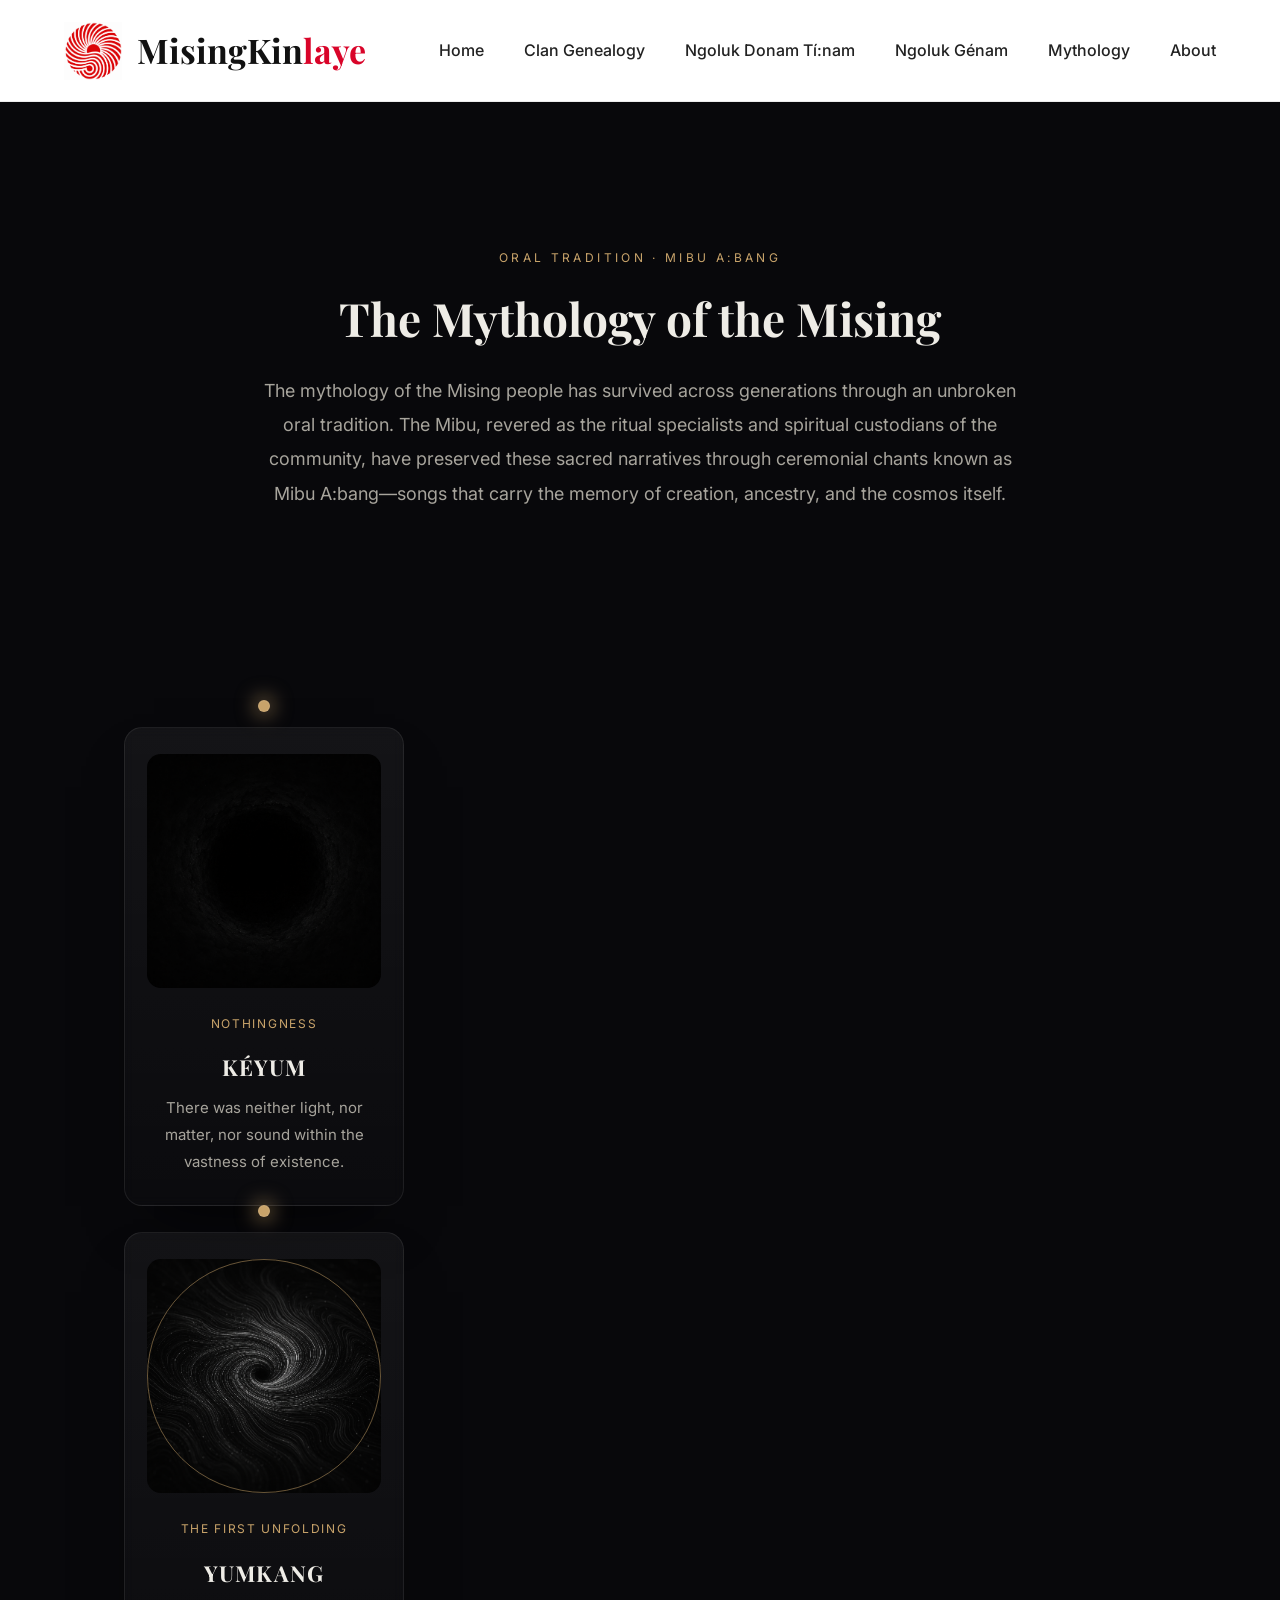
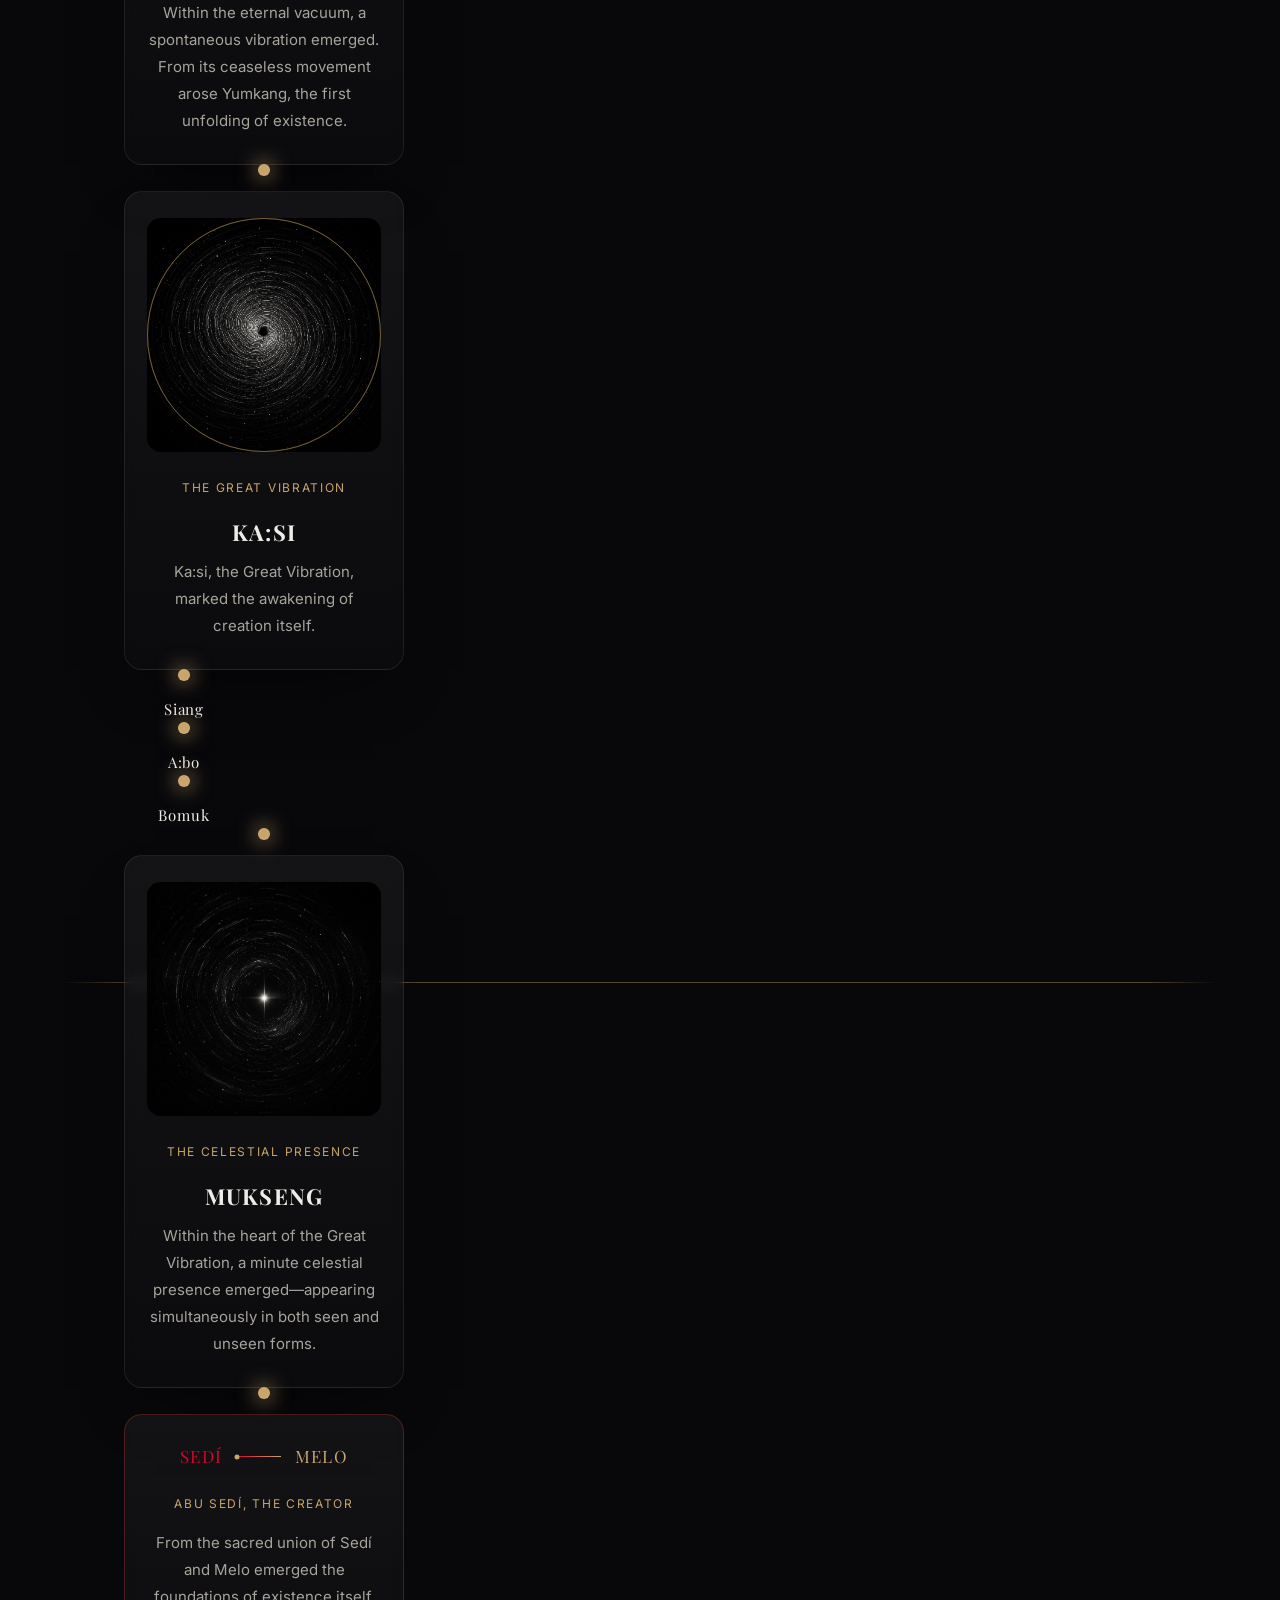
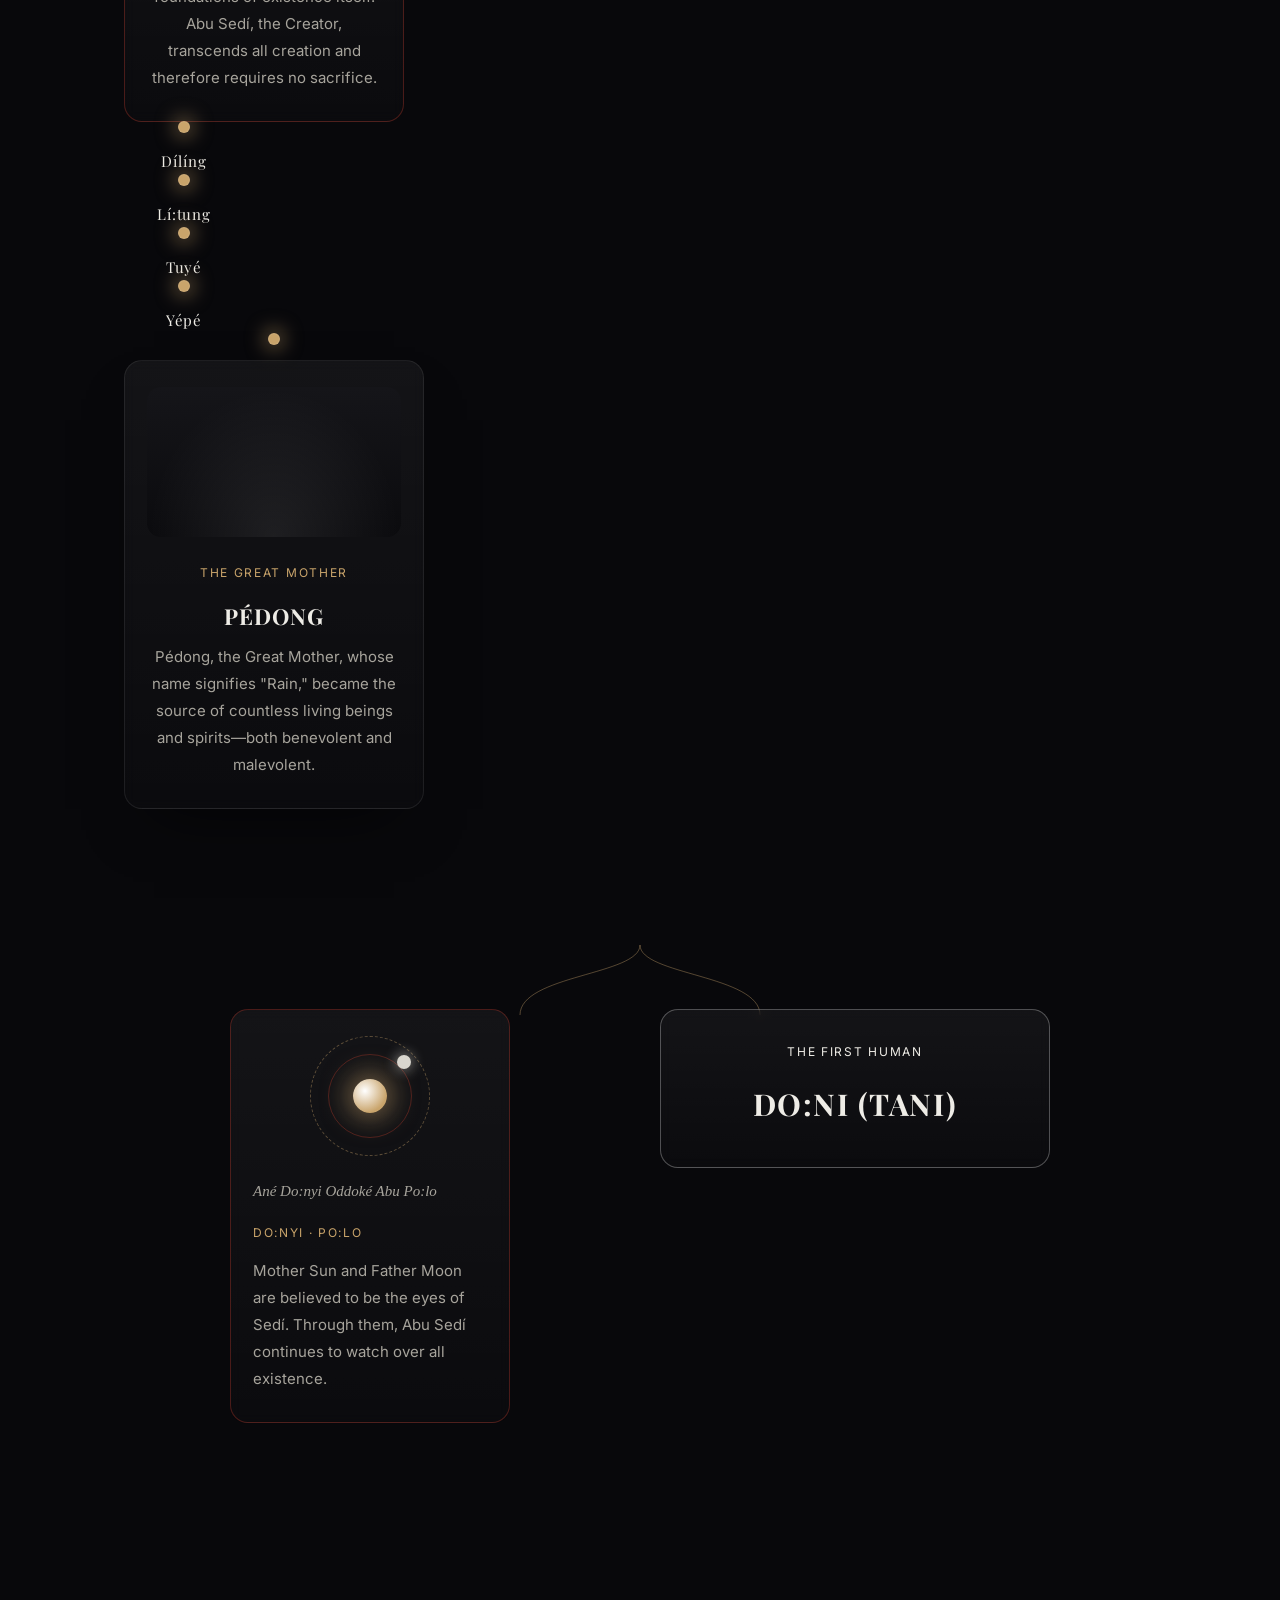
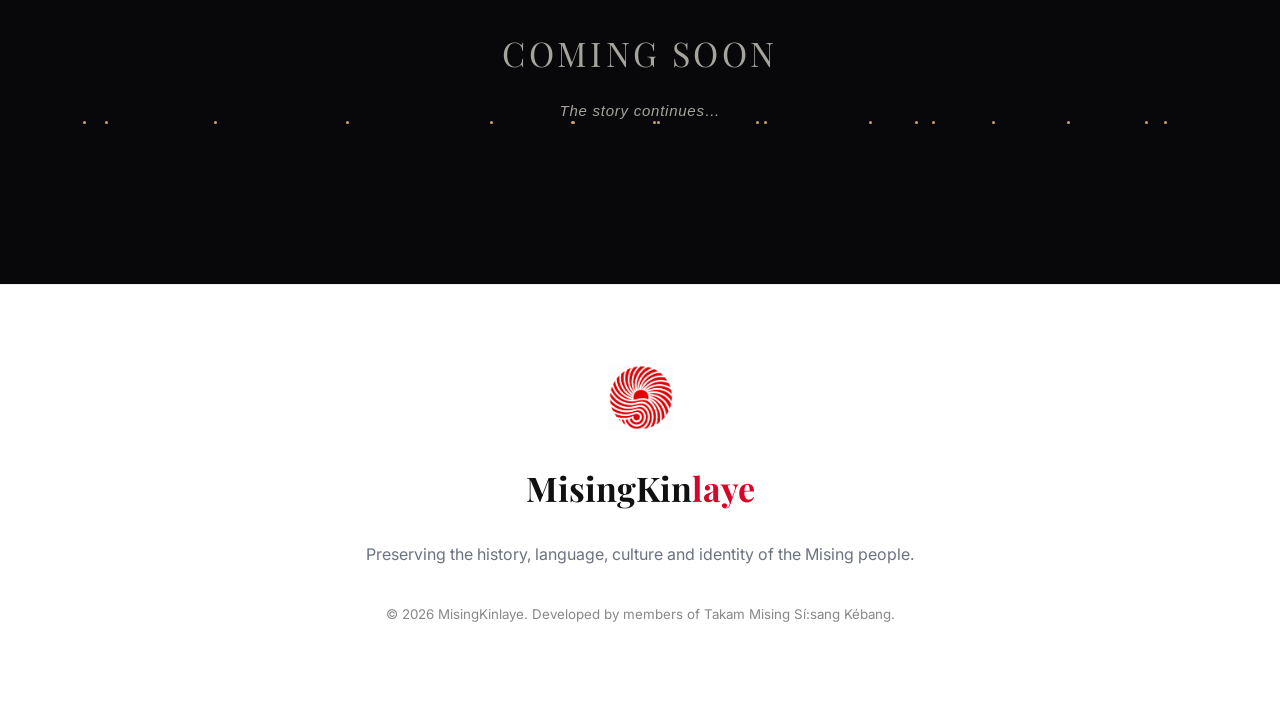
==== commit c0cd8bc1: "yahu" ====
--- a/pages/mythology.html
+++ b/pages/mythology.html
@@ -28,18 +28,6 @@
 </head>
 
 <body>
-    <h1 style="
-    position:fixed;
-    top:20px;
-    left:20px;
-    z-index:999999;
-    background:red;
-    color:white;
-    padding:20px;
-    font-size:30px;
-    ">
-    MYTH PAGE LOADED
-    </h1>
 
 <!-- ================= LEFT PATTERN ================= -->
 
--- a/css/mythology.css
+++ b/css/mythology.css
@@ -1003,3 +1003,28 @@
 }
 
 
+* {
+    opacity: 1 !important;
+    visibility: visible !important;
+}
+
+.myth-sky,
+.left-pattern,
+.right-pattern {
+    display: none !important;
+}
+
+body,
+main,
+section,
+.myth-page,
+.mythology-section,
+.myth-timeline-wrap,
+.myth-timeline {
+    display: block !important;
+    height: auto !important;
+    min-height: auto !important;
+    overflow: visible !important;
+    position: static !important;
+    transform: none !important;
+}
